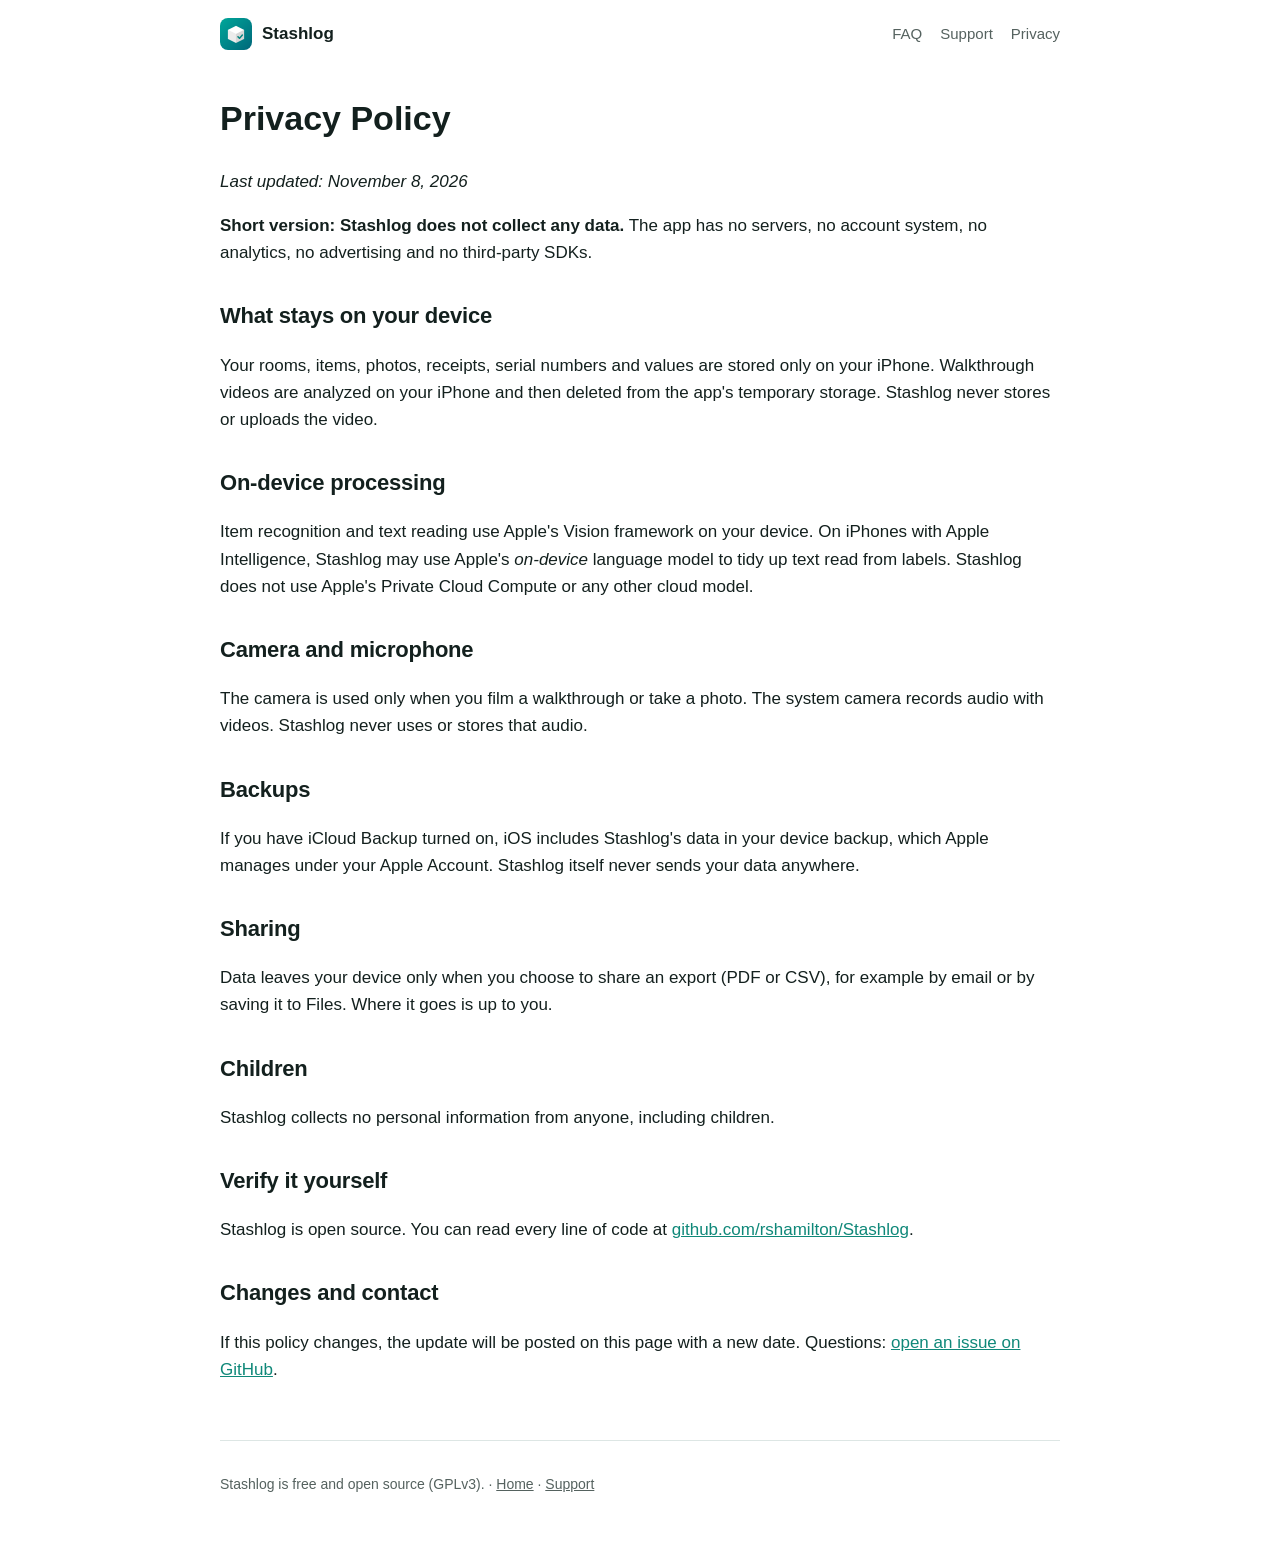
==== docs/privacy.html @ 483883f8 "Add GitHub Pages site: landing page, privacy policy, support Static site in docs/ with FAQ and schem" ====
<!doctype html>
<html lang="en">
<head>
  <meta charset="utf-8">
  <meta name="viewport" content="width=device-width, initial-scale=1">
  <title>Privacy Policy · Stashlog</title>
  <meta name="description" content="Stashlog collects no data. Videos, photos and your inventory stay on your iPhone. No account, no analytics, no servers.">
  <link rel="canonical" href="https://rshamilton.github.io/Stashlog/privacy.html">
  <link rel="icon" href="icon.png">
  <link rel="stylesheet" href="style.css">
</head>
<body>
  <div class="wrap">
    <header class="site">
      <a class="brand" href="./"><img src="icon.png" alt="">Stashlog</a>
      <nav><a href="./#faq">FAQ</a><a href="support.html">Support</a><a href="privacy.html">Privacy</a></nav>
    </header>
    <main class="prose">
      <h1>Privacy Policy</h1>
      <p><em>Last updated: November 8, 2026</em></p>

      <p><strong>Short version: Stashlog does not collect any data.</strong> The app has no servers, no account system, no analytics, no advertising and no third-party SDKs.</p>

      <h2>What stays on your device</h2>
      <p>Your rooms, items, photos, receipts, serial numbers and values are stored only on your iPhone. Walkthrough videos are analyzed on your iPhone and then deleted from the app's temporary storage. Stashlog never stores or uploads the video.</p>

      <h2>On-device processing</h2>
      <p>Item recognition and text reading use Apple's Vision framework on your device. On iPhones with Apple Intelligence, Stashlog may use Apple's <em>on-device</em> language model to tidy up text read from labels. Stashlog does not use Apple's Private Cloud Compute or any other cloud model.</p>

      <h2>Camera and microphone</h2>
      <p>The camera is used only when you film a walkthrough or take a photo. The system camera records audio with videos. Stashlog never uses or stores that audio.</p>

      <h2>Backups</h2>
      <p>If you have iCloud Backup turned on, iOS includes Stashlog's data in your device backup, which Apple manages under your Apple Account. Stashlog itself never sends your data anywhere.</p>

      <h2>Sharing</h2>
      <p>Data leaves your device only when you choose to share an export (PDF or CSV), for example by email or by saving it to Files. Where it goes is up to you.</p>

      <h2>Children</h2>
      <p>Stashlog collects no personal information from anyone, including children.</p>

      <h2>Verify it yourself</h2>
      <p>Stashlog is open source. You can read every line of code at <a href="https://github.com/rshamilton/Stashlog">github.com/rshamilton/Stashlog</a>.</p>

      <h2>Changes and contact</h2>
      <p>If this policy changes, the update will be posted on this page with a new date. Questions: <a href="https://github.com/rshamilton/Stashlog/issues">open an issue on GitHub</a>.</p>
    </main>
    <footer class="site">
      Stashlog is free and open source (GPLv3). · <a href="./">Home</a> · <a href="support.html">Support</a>
    </footer>
  </div>
</body>
</html>
---- docs/style.css ----
:root {
  --bg: #ffffff;
  --bg-soft: #f3f7f6;
  --text: #13201e;
  --muted: #55625f;
  --accent: #0f8879;
  --accent-ink: #ffffff;
  --border: #dde6e4;
  --radius: 14px;
  color-scheme: light dark;
}
@media (prefers-color-scheme: dark) {
  :root {
    --bg: #0e1413;
    --bg-soft: #16201e;
    --text: #e8efed;
    --muted: #9fb0ac;
    --accent: #4acebb;
    --accent-ink: #062320;
    --border: #25322f;
  }
}
* { box-sizing: border-box; }
html { -webkit-text-size-adjust: 100%; }
body {
  margin: 0;
  background: var(--bg);
  color: var(--text);
  font: 17px/1.6 -apple-system, BlinkMacSystemFont, "SF Pro Text", "Segoe UI", Roboto, sans-serif;
}
a { color: var(--accent); }
.wrap { max-width: 880px; margin: 0 auto; padding: 0 20px; }
header.site {
  display: flex; align-items: center; justify-content: space-between;
  padding: 18px 0; gap: 12px;
}
header.site .brand { display: flex; align-items: center; gap: 10px; font-weight: 700; color: var(--text); text-decoration: none; }
header.site .brand img { width: 32px; height: 32px; border-radius: 8px; }
header.site nav a { margin-left: 18px; color: var(--muted); text-decoration: none; font-size: 15px; }
header.site nav a:hover { color: var(--text); }
.hero { padding: 56px 0 40px; text-align: center; }
.hero img.icon { width: 112px; height: 112px; border-radius: 26px; box-shadow: 0 10px 30px rgba(0,0,0,.15); }
.hero h1 { font-size: clamp(32px, 6vw, 48px); line-height: 1.1; margin: 24px 0 12px; letter-spacing: -0.02em; }
.hero p.lead { font-size: 20px; color: var(--muted); max-width: 640px; margin: 0 auto 24px; }
.pills { display: flex; flex-wrap: wrap; justify-content: center; gap: 8px; margin-bottom: 28px; padding: 0; list-style: none; }
.pills li { background: var(--bg-soft); border: 1px solid var(--border); border-radius: 999px; padding: 4px 12px; font-size: 14px; }
.button {
  display: inline-block; background: var(--accent); color: var(--accent-ink);
  padding: 12px 22px; border-radius: 999px; font-weight: 600; text-decoration: none;
}
.button.secondary { background: transparent; color: var(--accent); border: 1.5px solid var(--accent); margin-left: 8px; }
.note { color: var(--muted); font-size: 14px; margin-top: 12px; }
section { padding: 40px 0; border-top: 1px solid var(--border); }
h2 { font-size: 28px; letter-spacing: -0.01em; margin: 0 0 18px; }
.steps { display: grid; grid-template-columns: repeat(auto-fit, minmax(220px, 1fr)); gap: 16px; padding: 0; list-style: none; counter-reset: step; }
.steps li { background: var(--bg-soft); border: 1px solid var(--border); border-radius: var(--radius); padding: 18px; counter-increment: step; }
.steps li::before { content: counter(step); display: inline-grid; place-items: center; width: 28px; height: 28px; border-radius: 50%; background: var(--accent); color: var(--accent-ink); font-weight: 700; font-size: 14px; margin-bottom: 8px; }
.steps strong { display: block; }
table { width: 100%; border-collapse: collapse; font-size: 16px; }
th, td { text-align: left; padding: 10px 8px; border-bottom: 1px solid var(--border); vertical-align: top; }
th { color: var(--muted); font-weight: 600; font-size: 14px; }
td.yes { color: var(--accent); font-weight: 600; white-space: nowrap; }
.table-scroll { overflow-x: auto; }
details { border: 1px solid var(--border); border-radius: var(--radius); padding: 14px 18px; margin-bottom: 10px; background: var(--bg-soft); }
details summary { cursor: pointer; font-weight: 600; }
details p { margin: 10px 0 0; color: var(--muted); }
footer.site { padding: 32px 0 48px; color: var(--muted); font-size: 14px; border-top: 1px solid var(--border); }
footer.site a { color: var(--muted); }
.prose h2 { margin-top: 32px; font-size: 22px; }
.prose { padding-bottom: 40px; }
@media (max-width: 520px) {
  header.site nav a { margin-left: 12px; }
  .button.secondary { margin: 10px 0 0; }
}
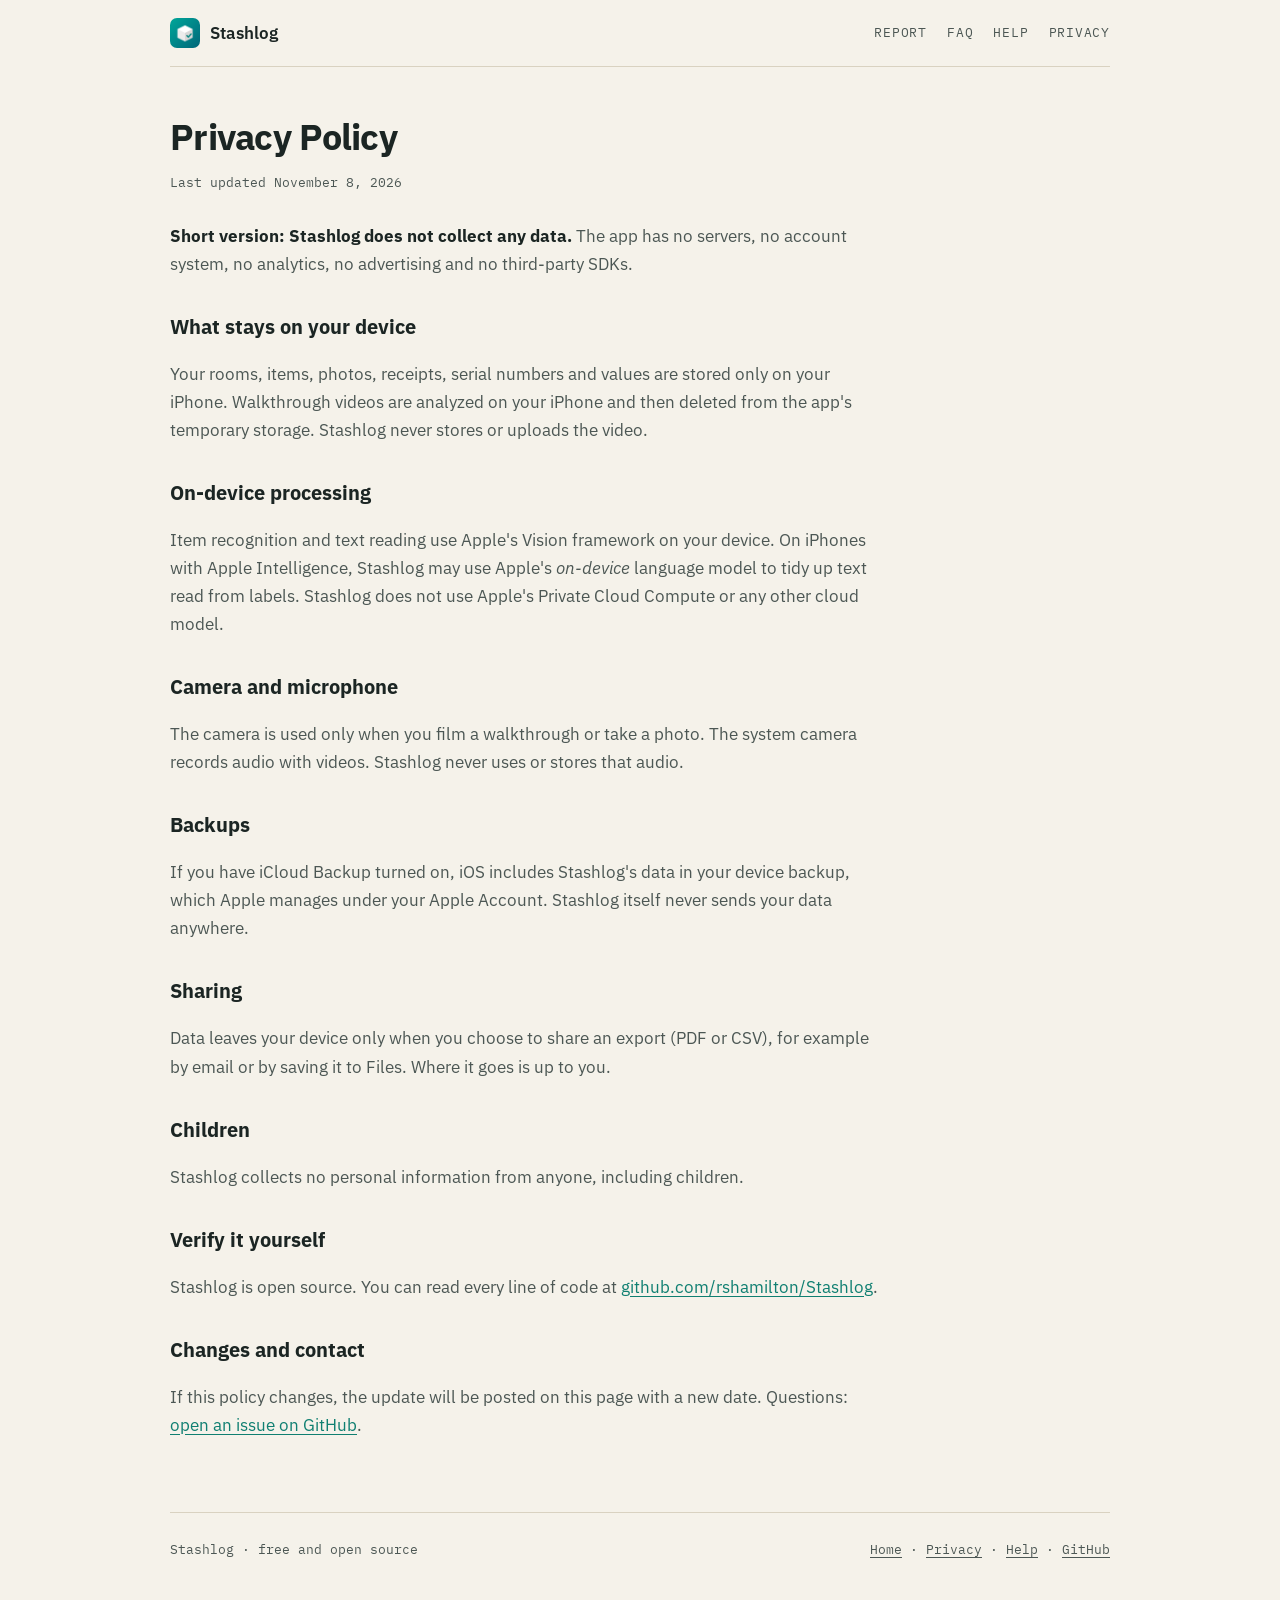
==== commit 67b6b50d: "Fix video scans failing with 'couldn't read any frames'; redesign site FrameSampler swallowed every " ====
--- a/docs/privacy.html
+++ b/docs/privacy.html
@@ -7,17 +7,25 @@
   <meta name="description" content="Stashlog collects no data. Videos, photos and your inventory stay on your iPhone. No account, no analytics, no servers.">
   <link rel="canonical" href="https://rshamilton.github.io/Stashlog/privacy.html">
   <link rel="icon" href="icon.png">
+  <link rel="preconnect" href="https://fonts.googleapis.com">
+  <link rel="preconnect" href="https://fonts.gstatic.com" crossorigin>
+  <link href="https://fonts.googleapis.com/css2?family=IBM+Plex+Mono:wght@400;500&family=IBM+Plex+Sans:wght@400;600;700&display=swap" rel="stylesheet">
   <link rel="stylesheet" href="style.css">
 </head>
 <body>
   <div class="wrap">
-    <header class="site">
+    <header class="top">
       <a class="brand" href="./"><img src="icon.png" alt="">Stashlog</a>
-      <nav><a href="./#faq">FAQ</a><a href="support.html">Support</a><a href="privacy.html">Privacy</a></nav>
+      <nav>
+        <a href="./#report">Report</a>
+        <a href="./#faq">FAQ</a>
+        <a href="support.html">Help</a>
+        <a href="privacy.html">Privacy</a>
+      </nav>
     </header>
     <main class="prose">
       <h1>Privacy Policy</h1>
-      <p><em>Last updated: November 8, 2026</em></p>
+      <p class="updated">Last updated November 8, 2026</p>
 
       <p><strong>Short version: Stashlog does not collect any data.</strong> The app has no servers, no account system, no analytics, no advertising and no third-party SDKs.</p>
 
@@ -45,8 +53,9 @@
       <h2>Changes and contact</h2>
       <p>If this policy changes, the update will be posted on this page with a new date. Questions: <a href="https://github.com/rshamilton/Stashlog/issues">open an issue on GitHub</a>.</p>
     </main>
-    <footer class="site">
-      Stashlog is free and open source (GPLv3). · <a href="./">Home</a> · <a href="support.html">Support</a>
+    <footer class="bottom">
+      <span>Stashlog · free and open source</span>
+      <span><a href="./">Home</a> · <a href="privacy.html">Privacy</a> · <a href="support.html">Help</a> · <a href="https://github.com/rshamilton/Stashlog">GitHub</a></span>
     </footer>
   </div>
 </body>
--- a/docs/style.css
+++ b/docs/style.css
@@ -1,74 +1,163 @@
+/* Stashlog site: an inventory ledger, in the app's teal. */
 :root {
-  --bg: #ffffff;
-  --bg-soft: #f3f7f6;
-  --text: #13201e;
-  --muted: #55625f;
-  --accent: #0f8879;
-  --accent-ink: #ffffff;
-  --border: #dde6e4;
-  --radius: 14px;
+  --paper: #f5f2ea;
+  --paper-2: #ece7da;
+  --card: #fffdf8;
+  --ink: #1b2523;
+  --ink-2: #4c5754;
+  --rule: #d9d2c1;
+  --teal: #0f7f71;
+  --teal-ink: #ffffff;
+  --tag: #f1dfae;
+  --tag-edge: #d8bf7f;
+  --mono: "IBM Plex Mono", ui-monospace, "SF Mono", Menlo, monospace;
+  --sans: "IBM Plex Sans", -apple-system, BlinkMacSystemFont, "Segoe UI", sans-serif;
   color-scheme: light dark;
 }
 @media (prefers-color-scheme: dark) {
   :root {
-    --bg: #0e1413;
-    --bg-soft: #16201e;
-    --text: #e8efed;
-    --muted: #9fb0ac;
-    --accent: #4acebb;
-    --accent-ink: #062320;
-    --border: #25322f;
+    --paper: #121816;
+    --paper-2: #18201e;
+    --card: #1b2421;
+    --ink: #e9ece6;
+    --ink-2: #a3ada8;
+    --rule: #2c3833;
+    --teal: #4cc4b2;
+    --teal-ink: #0b1f1c;
+    --tag: #3a3322;
+    --tag-edge: #5d5134;
   }
 }
+
 * { box-sizing: border-box; }
 html { -webkit-text-size-adjust: 100%; }
 body {
   margin: 0;
-  background: var(--bg);
-  color: var(--text);
-  font: 17px/1.6 -apple-system, BlinkMacSystemFont, "SF Pro Text", "Segoe UI", Roboto, sans-serif;
+  background: var(--paper);
+  color: var(--ink);
+  font: 17px/1.65 var(--sans);
 }
-a { color: var(--accent); }
-.wrap { max-width: 880px; margin: 0 auto; padding: 0 20px; }
-header.site {
-  display: flex; align-items: center; justify-content: space-between;
-  padding: 18px 0; gap: 12px;
+a { color: var(--teal); text-underline-offset: 3px; }
+.wrap { max-width: 980px; margin: 0 auto; padding: 0 20px; }
+.mono { font-family: var(--mono); }
+
+/* Header */
+.top {
+  display: flex; align-items: center; justify-content: space-between; gap: 16px;
+  padding: 18px 0; border-bottom: 1px solid var(--rule);
 }
-header.site .brand { display: flex; align-items: center; gap: 10px; font-weight: 700; color: var(--text); text-decoration: none; }
-header.site .brand img { width: 32px; height: 32px; border-radius: 8px; }
-header.site nav a { margin-left: 18px; color: var(--muted); text-decoration: none; font-size: 15px; }
-header.site nav a:hover { color: var(--text); }
-.hero { padding: 56px 0 40px; text-align: center; }
-.hero img.icon { width: 112px; height: 112px; border-radius: 26px; box-shadow: 0 10px 30px rgba(0,0,0,.15); }
-.hero h1 { font-size: clamp(32px, 6vw, 48px); line-height: 1.1; margin: 24px 0 12px; letter-spacing: -0.02em; }
-.hero p.lead { font-size: 20px; color: var(--muted); max-width: 640px; margin: 0 auto 24px; }
-.pills { display: flex; flex-wrap: wrap; justify-content: center; gap: 8px; margin-bottom: 28px; padding: 0; list-style: none; }
-.pills li { background: var(--bg-soft); border: 1px solid var(--border); border-radius: 999px; padding: 4px 12px; font-size: 14px; }
+.brand { display: flex; align-items: center; gap: 10px; color: var(--ink); text-decoration: none; font-weight: 600; }
+.brand img { width: 30px; height: 30px; border-radius: 7px; }
+.top nav { display: flex; gap: 20px; font-family: var(--mono); font-size: 13px; text-transform: uppercase; letter-spacing: .06em; }
+.top nav a { color: var(--ink-2); text-decoration: none; }
+.top nav a:hover { color: var(--ink); }
+
+/* Hero */
+.hero {
+  display: grid; grid-template-columns: 1.1fr 1fr; gap: 48px; align-items: center;
+  padding: 64px 0 56px;
+}
+.kicker { font-family: var(--mono); font-size: 13px; text-transform: uppercase; letter-spacing: .08em; color: var(--teal); margin: 0 0 14px; }
+.hero h1 { font-size: clamp(34px, 5.2vw, 52px); line-height: 1.08; letter-spacing: -0.02em; margin: 0 0 18px; font-weight: 700; }
+.hero p { color: var(--ink-2); font-size: 19px; margin: 0 0 26px; max-width: 34ch; }
+.cta { display: flex; flex-wrap: wrap; align-items: center; gap: 14px 22px; }
 .button {
-  display: inline-block; background: var(--accent); color: var(--accent-ink);
-  padding: 12px 22px; border-radius: 999px; font-weight: 600; text-decoration: none;
+  display: inline-block; background: var(--teal); color: var(--teal-ink);
+  padding: 11px 20px; border-radius: 8px; font-weight: 600; text-decoration: none;
 }
-.button.secondary { background: transparent; color: var(--accent); border: 1.5px solid var(--accent); margin-left: 8px; }
-.note { color: var(--muted); font-size: 14px; margin-top: 12px; }
-section { padding: 40px 0; border-top: 1px solid var(--border); }
-h2 { font-size: 28px; letter-spacing: -0.01em; margin: 0 0 18px; }
-.steps { display: grid; grid-template-columns: repeat(auto-fit, minmax(220px, 1fr)); gap: 16px; padding: 0; list-style: none; counter-reset: step; }
-.steps li { background: var(--bg-soft); border: 1px solid var(--border); border-radius: var(--radius); padding: 18px; counter-increment: step; }
-.steps li::before { content: counter(step); display: inline-grid; place-items: center; width: 28px; height: 28px; border-radius: 50%; background: var(--accent); color: var(--accent-ink); font-weight: 700; font-size: 14px; margin-bottom: 8px; }
-.steps strong { display: block; }
-table { width: 100%; border-collapse: collapse; font-size: 16px; }
-th, td { text-align: left; padding: 10px 8px; border-bottom: 1px solid var(--border); vertical-align: top; }
-th { color: var(--muted); font-weight: 600; font-size: 14px; }
-td.yes { color: var(--accent); font-weight: 600; white-space: nowrap; }
-.table-scroll { overflow-x: auto; }
-details { border: 1px solid var(--border); border-radius: var(--radius); padding: 14px 18px; margin-bottom: 10px; background: var(--bg-soft); }
-details summary { cursor: pointer; font-weight: 600; }
-details p { margin: 10px 0 0; color: var(--muted); }
-footer.site { padding: 32px 0 48px; color: var(--muted); font-size: 14px; border-top: 1px solid var(--border); }
-footer.site a { color: var(--muted); }
-.prose h2 { margin-top: 32px; font-size: 22px; }
-.prose { padding-bottom: 40px; }
-@media (max-width: 520px) {
-  header.site nav a { margin-left: 12px; }
-  .button.secondary { margin: 10px 0 0; }
+.cta small { font-family: var(--mono); font-size: 13px; color: var(--ink-2); }
+
+/* The luggage-tag illustration */
+.tag {
+  position: relative; background: var(--tag); border: 1px solid var(--tag-edge);
+  border-radius: 6px 22px 22px 6px; padding: 26px 26px 22px 64px;
+  font-family: var(--mono); font-size: 14px; line-height: 1.7; color: #3b3220;
+  transform: rotate(-2.5deg); box-shadow: 0 12px 28px rgba(60, 45, 10, .12);
+  width: 100%; max-width: 420px; justify-self: center;
 }
+@media (prefers-color-scheme: dark) { .tag { color: #eadcb5; } }
+.tag::before { /* eyelet */
+  content: ""; position: absolute; left: 22px; top: 50%; width: 18px; height: 18px; margin-top: -9px;
+  border-radius: 50%; background: var(--paper); border: 3px solid var(--tag-edge);
+}
+.tag .room { font-size: 12px; letter-spacing: .1em; text-transform: uppercase; opacity: .75; }
+.tag .item { font-family: var(--sans); font-size: 22px; font-weight: 700; color: inherit; margin: 2px 0 10px; }
+.tag dl { margin: 0; display: grid; grid-template-columns: auto 1fr; gap: 0 14px; }
+.tag dt { opacity: .7; }
+.tag dd { margin: 0; }
+.tag .stamp {
+  position: absolute; right: 18px; top: 18px; transform: rotate(8deg);
+  border: 2px solid var(--teal); color: var(--teal); border-radius: 4px; padding: 0 6px;
+  font-size: 12px; letter-spacing: .08em; text-transform: uppercase; opacity: .85;
+}
+
+/* Sections */
+section { padding: 52px 0; border-top: 1px solid var(--rule); }
+section > h2 { font-size: 26px; letter-spacing: -0.01em; margin: 0 0 6px; }
+section > .sub { color: var(--ink-2); margin: 0 0 28px; max-width: 60ch; }
+.split { display: grid; grid-template-columns: 1fr 1fr; gap: 40px; align-items: start; }
+
+/* Steps as ledger lines */
+ol.ledger { list-style: none; margin: 0; padding: 0; counter-reset: line; }
+ol.ledger li {
+  counter-increment: line; display: grid; grid-template-columns: 52px 1fr; gap: 12px;
+  padding: 14px 0; border-bottom: 1px dashed var(--rule);
+}
+ol.ledger li::before { content: counter(line, decimal-leading-zero); font-family: var(--mono); color: var(--teal); padding-top: 2px; }
+ol.ledger strong { display: block; }
+ol.ledger span { color: var(--ink-2); }
+
+/* Report sheet */
+.sheet {
+  background: var(--card); border: 1px solid var(--rule); border-radius: 4px;
+  padding: 22px 22px 16px; box-shadow: 0 1px 0 var(--rule), 0 14px 30px rgba(0,0,0,.06);
+  font-size: 14px;
+}
+.sheet header { display: flex; justify-content: space-between; align-items: baseline; border-bottom: 2px solid var(--ink); padding-bottom: 8px; margin-bottom: 4px; }
+.sheet header b { font-size: 16px; }
+.sheet header span { font-family: var(--mono); font-size: 12px; color: var(--ink-2); }
+.sheet table { width: 100%; border-collapse: collapse; }
+.sheet td { padding: 9px 0; border-bottom: 1px solid var(--rule); vertical-align: top; }
+.sheet td.v { text-align: right; font-family: var(--mono); white-space: nowrap; padding-left: 12px; }
+.sheet .meta { display: block; font-family: var(--mono); font-size: 12px; color: var(--ink-2); }
+.sheet tfoot td { border-bottom: 0; font-weight: 700; padding-top: 12px; }
+
+/* Plain facts list */
+ul.facts { list-style: none; padding: 0; margin: 0; }
+ul.facts li { padding: 10px 0 10px 28px; border-bottom: 1px solid var(--rule); position: relative; }
+ul.facts li::before { content: "✓"; position: absolute; left: 4px; color: var(--teal); font-weight: 700; }
+
+/* FAQ */
+.faq h3 { font-size: 18px; margin: 26px 0 6px; }
+.faq p { margin: 0; color: var(--ink-2); max-width: 70ch; }
+
+/* Prose pages */
+.prose { max-width: 720px; padding: 40px 0 56px; }
+.prose h1 { font-size: 36px; letter-spacing: -0.02em; margin: 0 0 6px; }
+.prose .updated { font-family: var(--mono); font-size: 13px; color: var(--ink-2); margin: 0 0 28px; }
+.prose h2 { font-size: 20px; margin: 32px 0 6px; }
+.prose p, .prose li { color: var(--ink-2); }
+.prose strong { color: var(--ink); }
+
+footer.bottom {
+  border-top: 1px solid var(--rule); padding: 26px 0 44px;
+  font-family: var(--mono); font-size: 13px; color: var(--ink-2);
+  display: flex; flex-wrap: wrap; justify-content: space-between; gap: 10px;
+}
+footer.bottom a { color: var(--ink-2); }
+
+.hero > *, .split > * { min-width: 0; }
+@media (max-width: 760px) {
+  .hero, .split { grid-template-columns: minmax(0, 1fr); gap: 36px; }
+  .hero { padding-top: 40px; }
+  .tag { transform: rotate(-1.5deg); width: 100%; padding-left: 56px; }
+  .top { flex-wrap: wrap; }
+  .top nav { gap: 14px; flex-wrap: wrap; }
+}
+@media (max-width: 420px) {
+  .top nav a[href$="#report"] { display: none; }
+  .tag { font-size: 13px; padding: 22px 18px 20px 50px; }
+  .tag::before { left: 16px; }
+  .sheet { padding: 16px 14px 10px; }
+  .sheet .meta { overflow-wrap: anywhere; }
+}
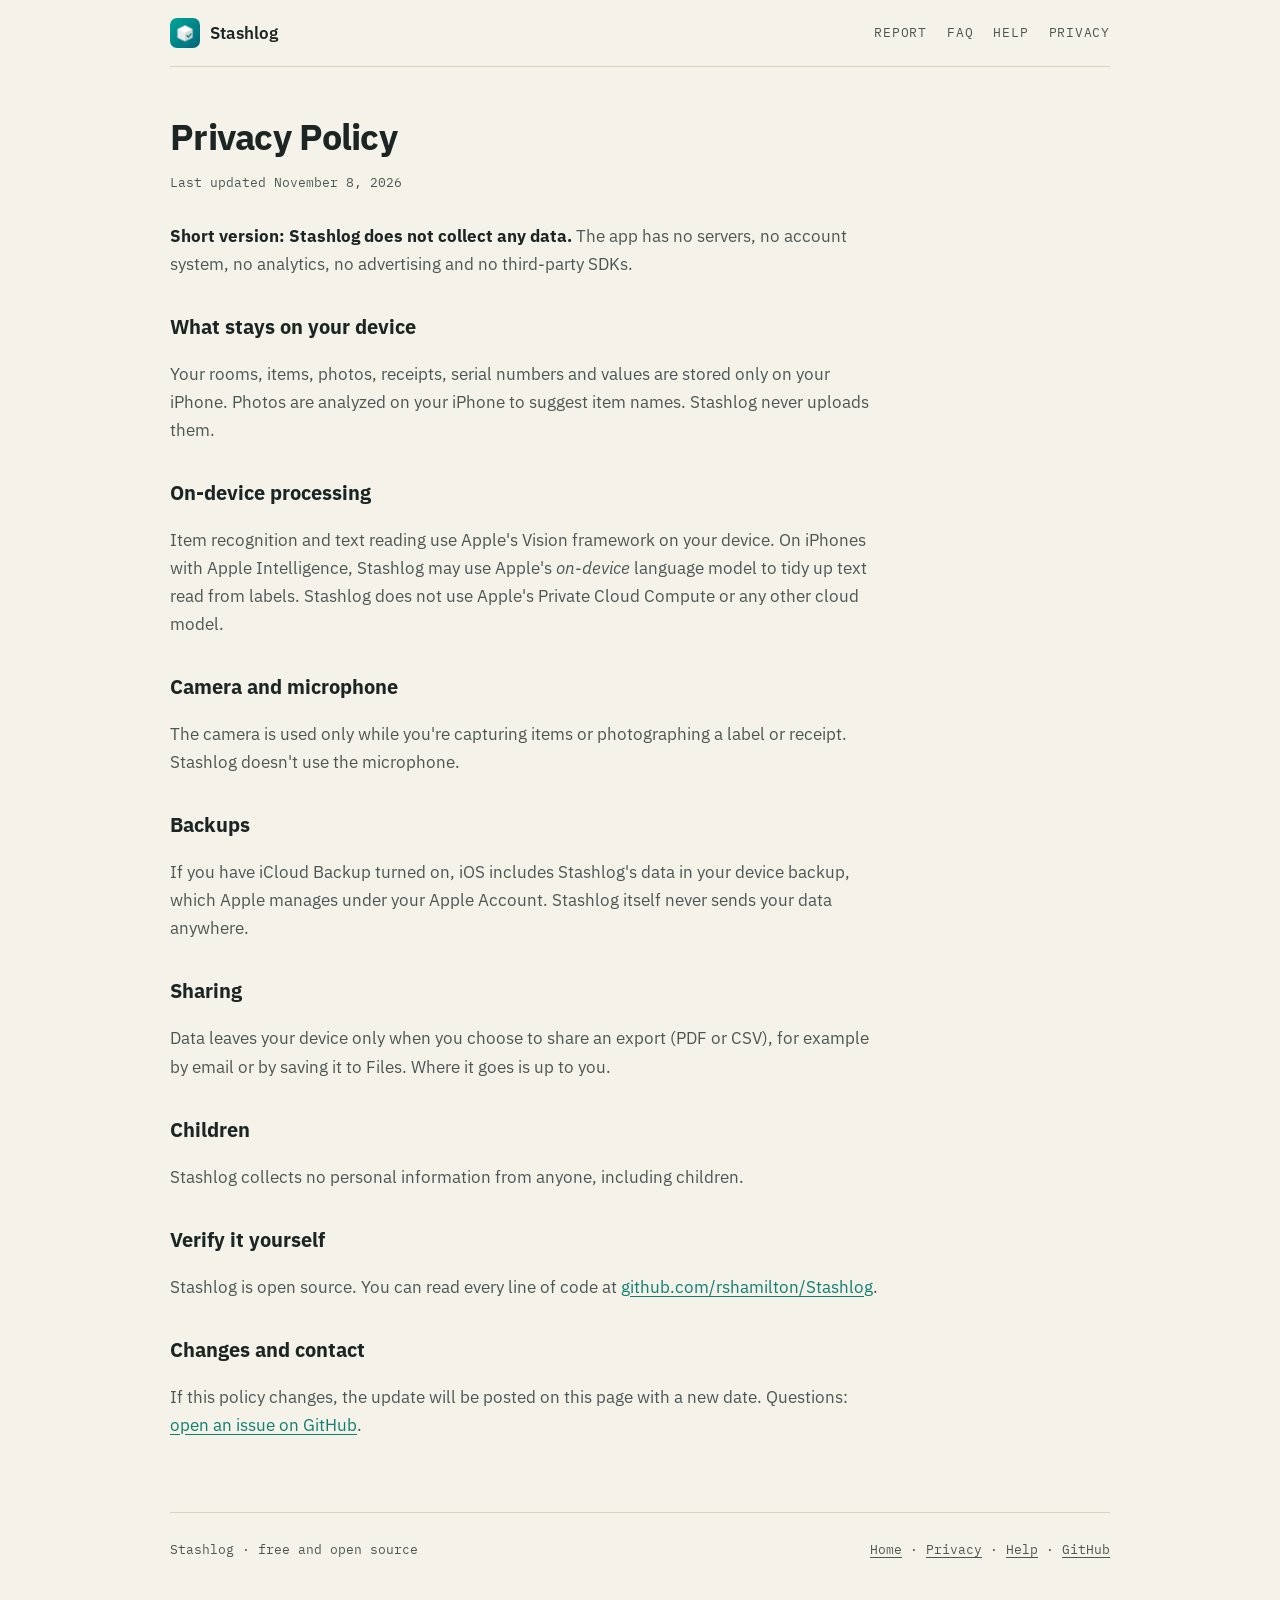
==== commit 7c4bd96b: "Replace video scanning with rapid one-tap capture Video walkthrough detection wasn't reliable (Visio" ====
--- a/docs/privacy.html
+++ b/docs/privacy.html
@@ -4,7 +4,7 @@
   <meta charset="utf-8">
   <meta name="viewport" content="width=device-width, initial-scale=1">
   <title>Privacy Policy · Stashlog</title>
-  <meta name="description" content="Stashlog collects no data. Videos, photos and your inventory stay on your iPhone. No account, no analytics, no servers.">
+  <meta name="description" content="Stashlog collects no data. Photos and your inventory stay on your iPhone. No account, no analytics, no servers.">
   <link rel="canonical" href="https://rshamilton.github.io/Stashlog/privacy.html">
   <link rel="icon" href="icon.png">
   <link rel="preconnect" href="https://fonts.googleapis.com">
@@ -30,13 +30,13 @@
       <p><strong>Short version: Stashlog does not collect any data.</strong> The app has no servers, no account system, no analytics, no advertising and no third-party SDKs.</p>
 
       <h2>What stays on your device</h2>
-      <p>Your rooms, items, photos, receipts, serial numbers and values are stored only on your iPhone. Walkthrough videos are analyzed on your iPhone and then deleted from the app's temporary storage. Stashlog never stores or uploads the video.</p>
+      <p>Your rooms, items, photos, receipts, serial numbers and values are stored only on your iPhone. Photos are analyzed on your iPhone to suggest item names. Stashlog never uploads them.</p>
 
       <h2>On-device processing</h2>
       <p>Item recognition and text reading use Apple's Vision framework on your device. On iPhones with Apple Intelligence, Stashlog may use Apple's <em>on-device</em> language model to tidy up text read from labels. Stashlog does not use Apple's Private Cloud Compute or any other cloud model.</p>
 
       <h2>Camera and microphone</h2>
-      <p>The camera is used only when you film a walkthrough or take a photo. The system camera records audio with videos. Stashlog never uses or stores that audio.</p>
+      <p>The camera is used only while you're capturing items or photographing a label or receipt. Stashlog doesn't use the microphone.</p>
 
       <h2>Backups</h2>
       <p>If you have iCloud Backup turned on, iOS includes Stashlog's data in your device backup, which Apple manages under your Apple Account. Stashlog itself never sends your data anywhere.</p>
